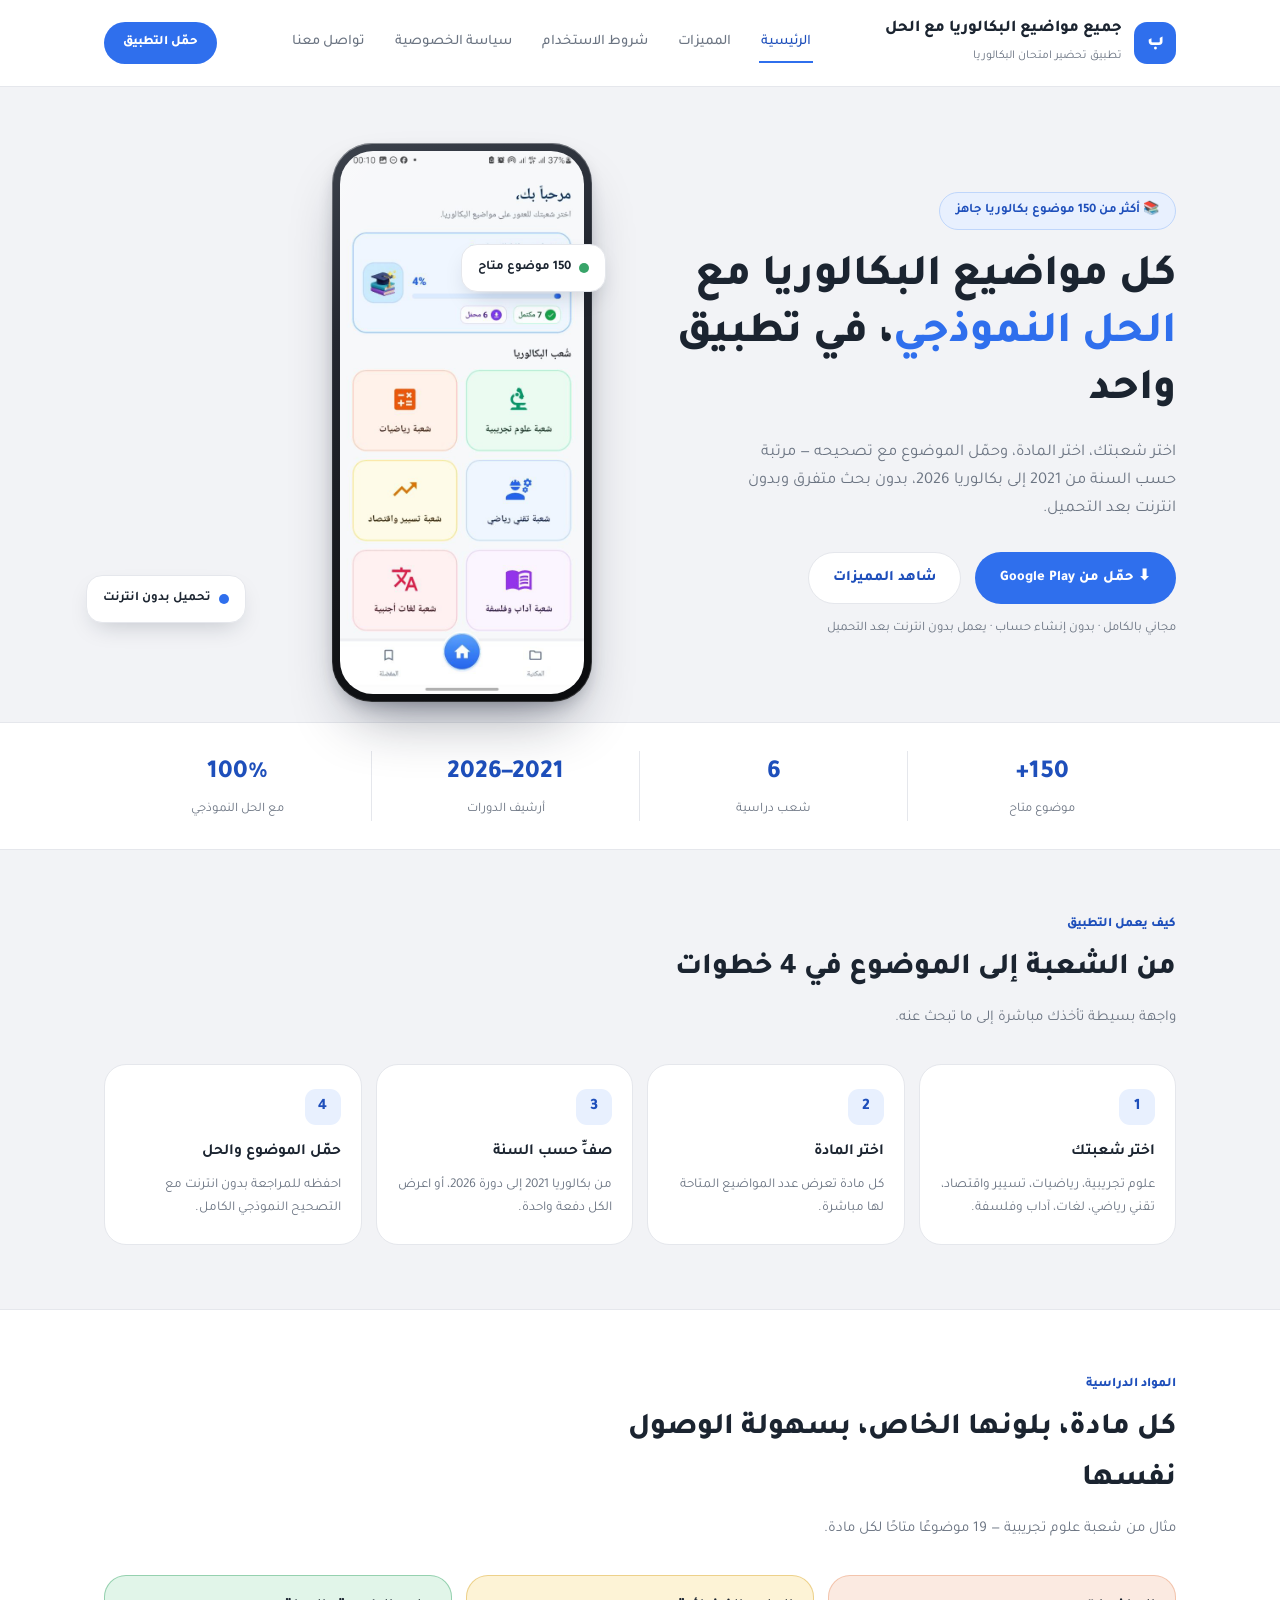
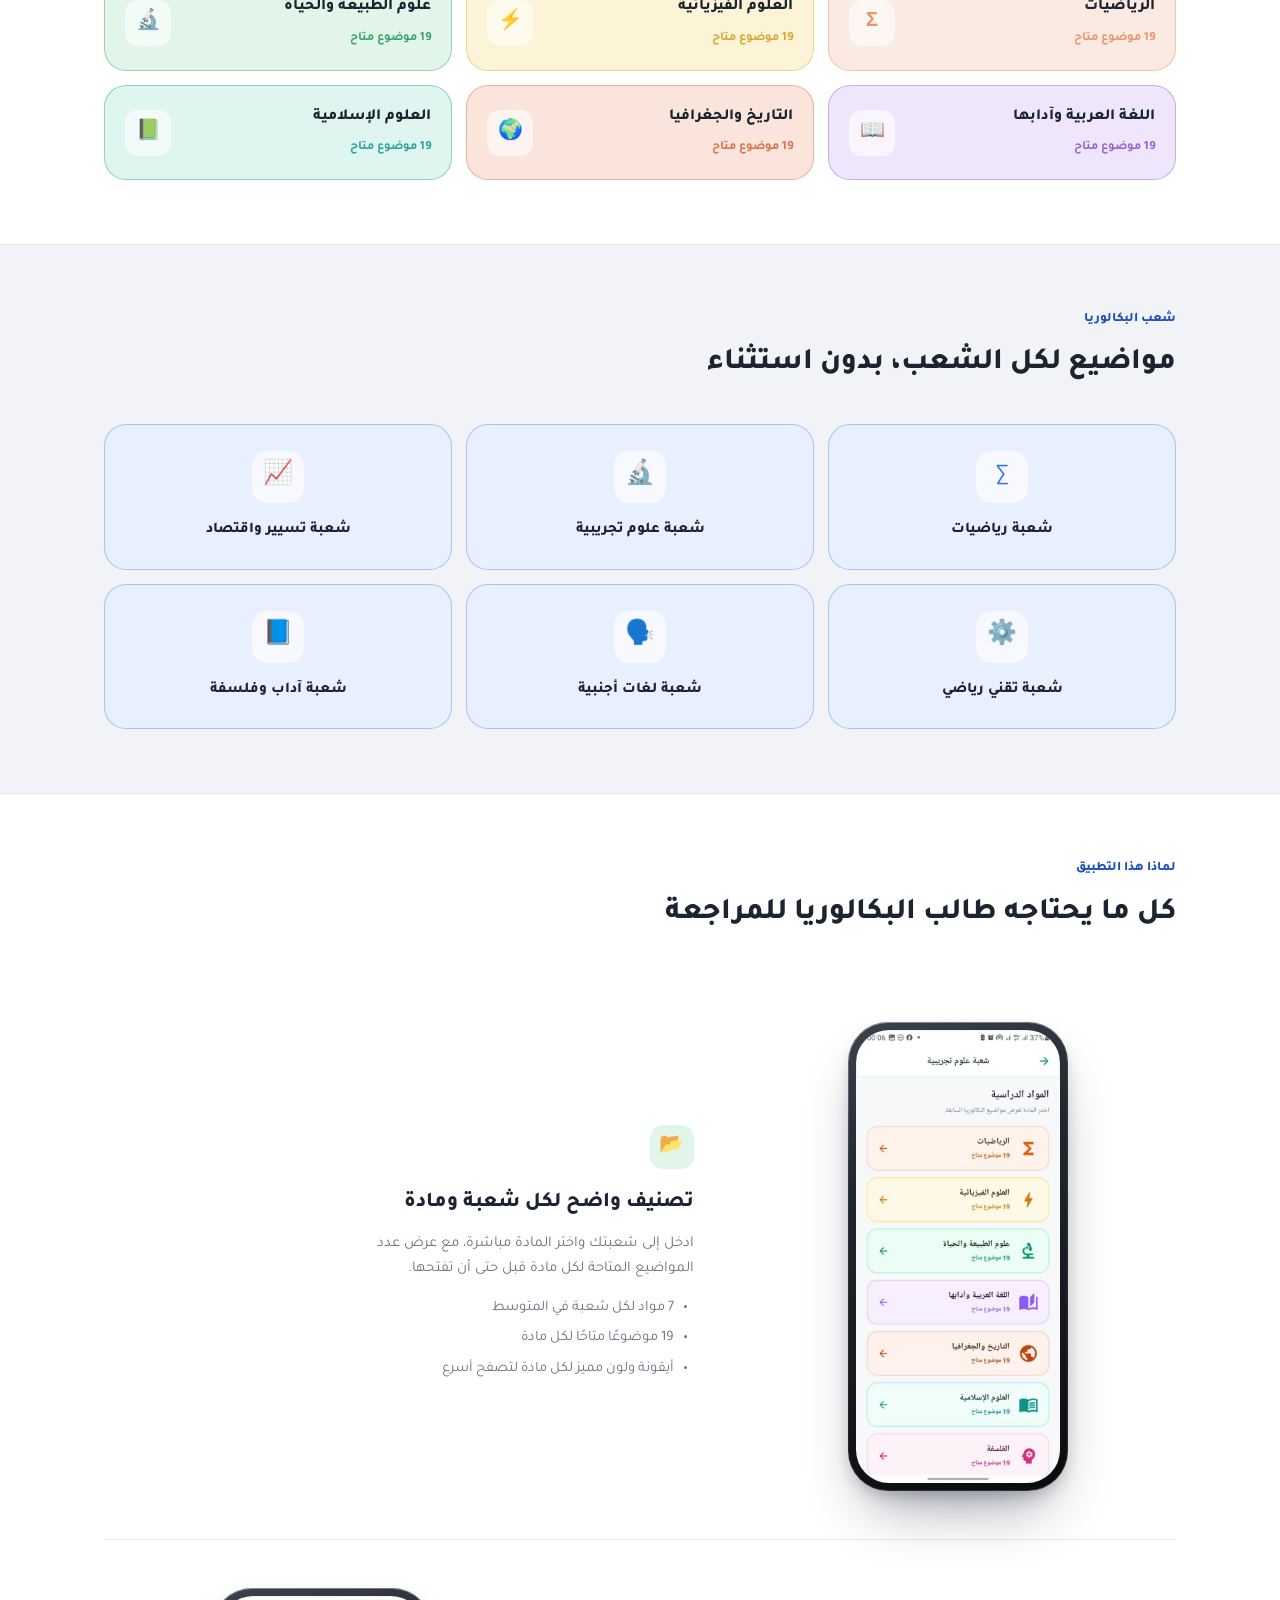
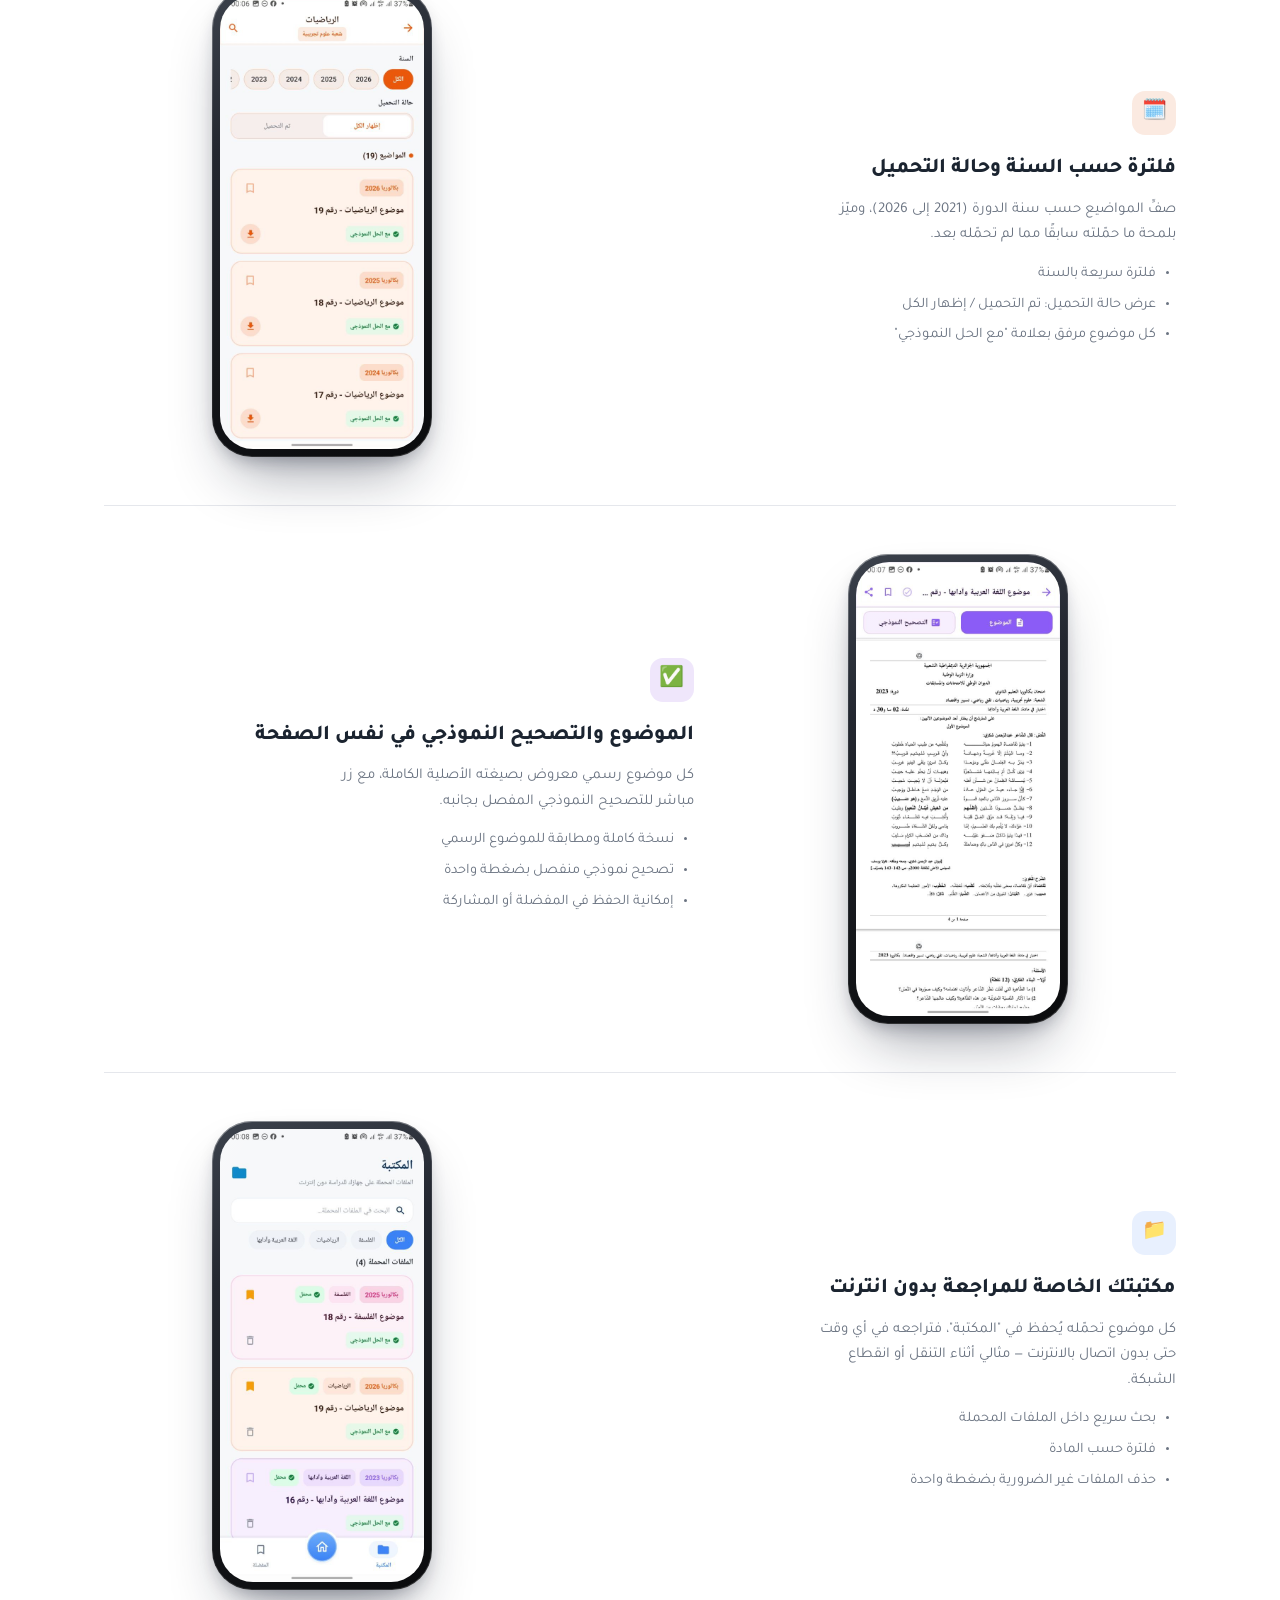
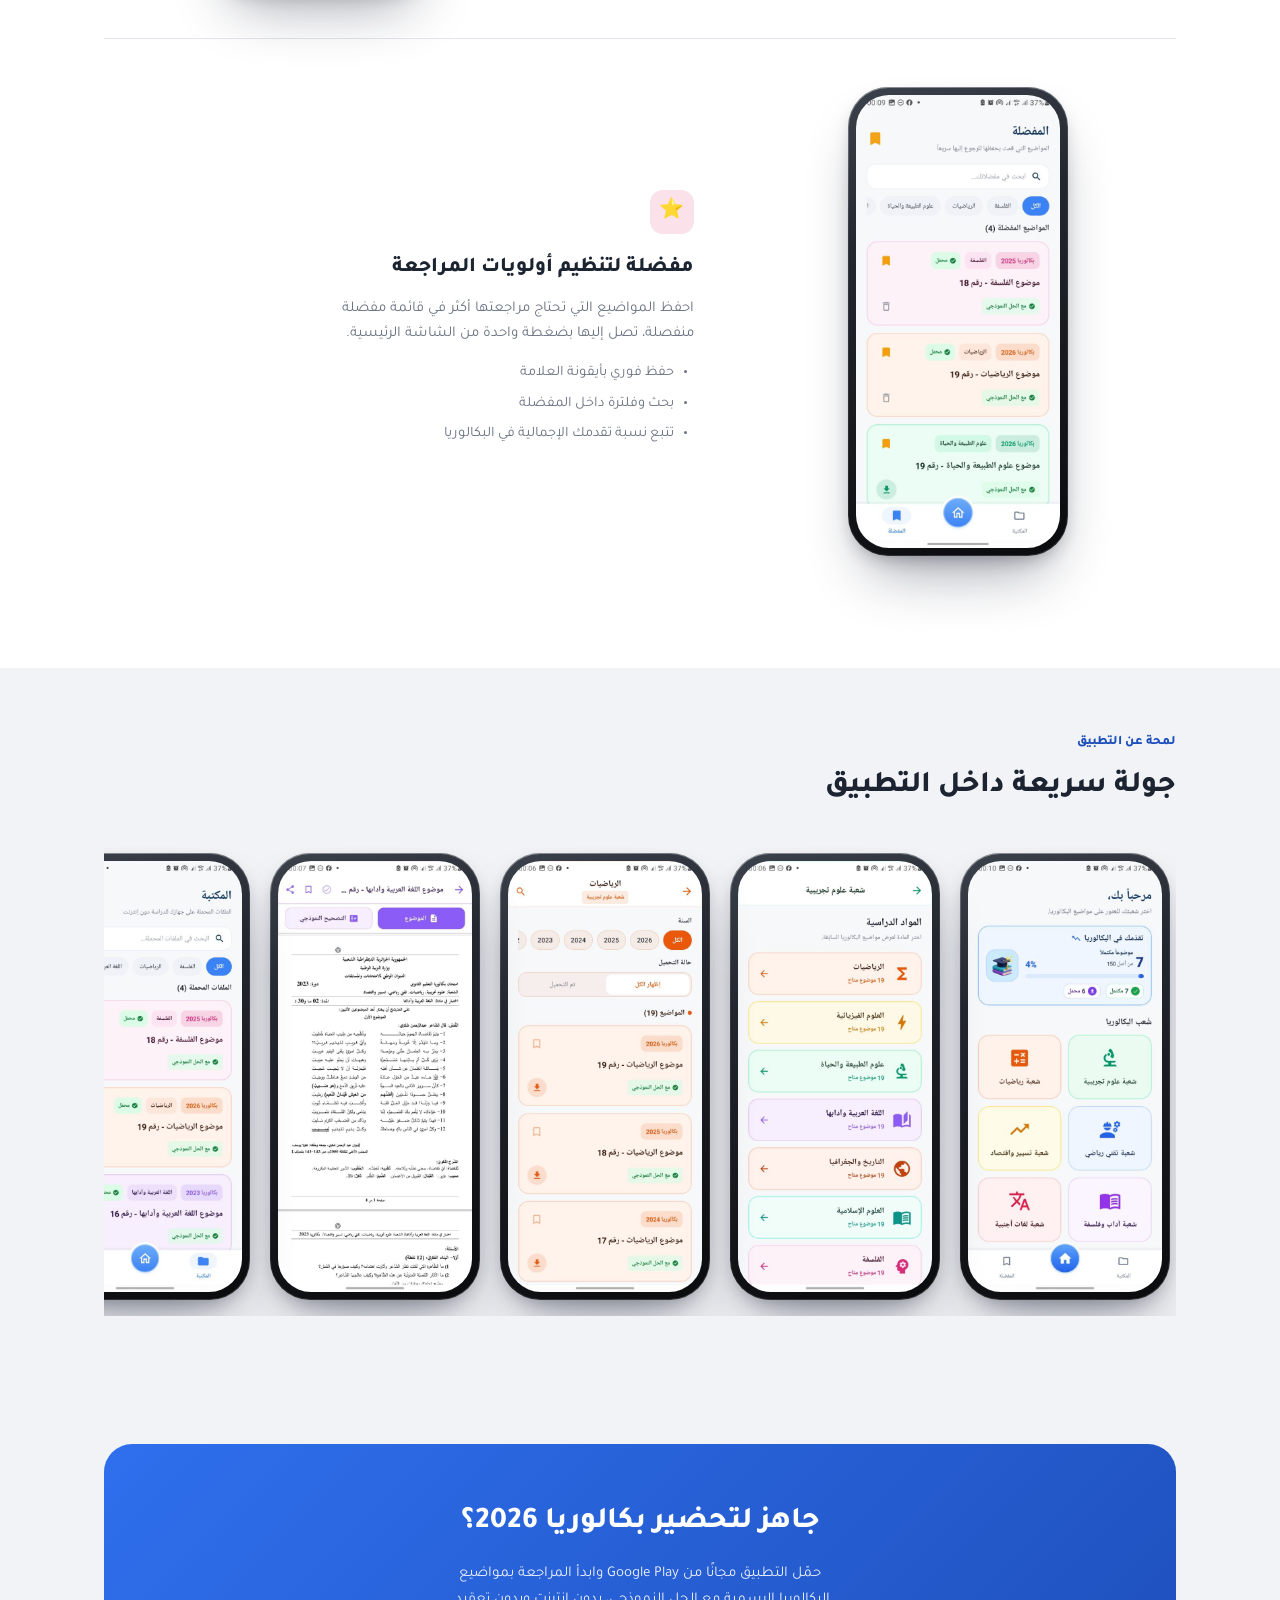
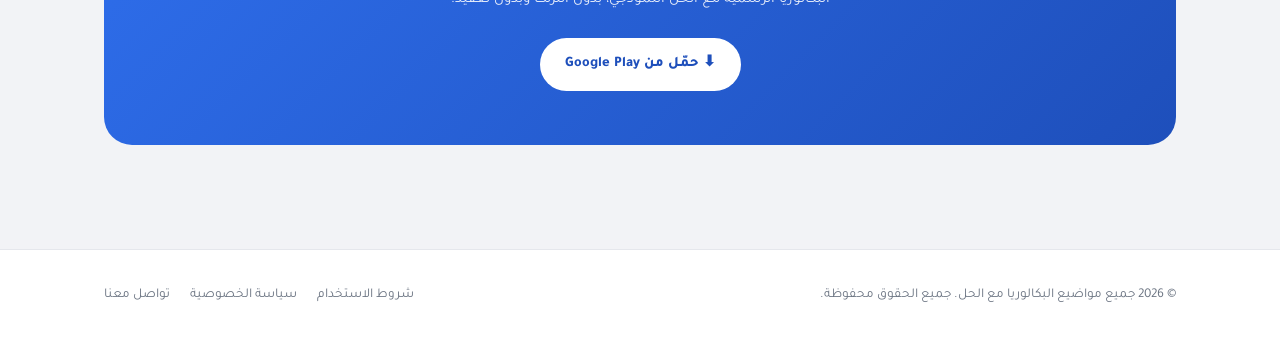
==== index.html @ d45341e1 "Add files via upload" ====
<!DOCTYPE html>
<html lang="ar" dir="rtl">
<head>
<meta charset="UTF-8">
<meta name="viewport" content="width=device-width, initial-scale=1.0">
<title>جميع مواضيع البكالوريا مع الحل | تطبيق Bac DZ</title>
<meta name="description" content="حمّل تطبيق جميع مواضيع البكالوريا مع الحل: مواضيع بكالوريا سابقة مع التصحيح النموذجي، لكل الشعب والمواد، من 2021 إلى اليوم.">
<link rel="preconnect" href="https://fonts.googleapis.com">
<link rel="stylesheet" href="style.css">
</head>
<body>

<header class="site-header">
  <div class="wrap">
    <a href="index.html" class="brand">
      <span class="brand-mark">ب</span>
      <span>
        <span class="brand-name">جميع مواضيع البكالوريا مع الحل</span><br>
        <span class="brand-sub">تطبيق تحضير امتحان البكالوريا</span>
      </span>
    </a>
    <nav class="main-nav">
      <a href="index.html" aria-current="page">الرئيسية</a>
      <a href="index.html#features">المميزات</a>
      <a href="terms.html">شروط الاستخدام</a>
      <a href="privacy.html">سياسة الخصوصية</a>
      <a href="contact.html">تواصل معنا</a>
    </nav>
    <a href="#download" class="btn btn-primary btn-sm">حمّل التطبيق</a>
  </div>
</header>

<main>

  <!-- HERO -->
  <section class="hero">
    <div class="wrap hero-grid">
      <div>
        <span class="eyebrow-pill">📚 أكثر من 150 موضوع بكالوريا جاهز</span>
        <h1>كل مواضيع البكالوريا مع <span>الحل النموذجي</span>، في تطبيق واحد</h1>
        <p class="lead">
          اختر شعبتك، اختر المادة، وحمّل الموضوع مع تصحيحه — مرتبة حسب السنة من 2021 إلى بكالوريا 2026،
          بدون بحث متفرق وبدون انترنت بعد التحميل.
        </p>
        <div class="cta-row">
          <a href="#download" class="btn btn-primary">⬇ حمّل من Google Play</a>
          <a href="#features" class="btn btn-ghost">شاهد المميزات</a>
        </div>
        <p class="cta-note">مجاني بالكامل · بدون إنشاء حساب · يعمل بدون انترنت بعد التحميل</p>
      </div>

      <div class="phone-wrap">
        <div class="phone">
          <div class="screen"><img src="[data-uri]" alt="الشاشة الرئيسية لتطبيق جميع مواضيع البكالوريا مع الحل"></div>
        </div>
        <div class="floaty floaty-1"><span class="dot" style="background:var(--c-green)"></span> 150 موضوع متاح</div>
        <div class="floaty floaty-2"><span class="dot" style="background:var(--blue)"></span> تحميل بدون انترنت</div>
      </div>
    </div>
  </section>

  <!-- STATS -->
  <section class="stats">
    <div class="wrap">
      <div class="stat"><div class="num">150+</div><div class="label">موضوع متاح</div></div>
      <div class="stat"><div class="num">6</div><div class="label">شعب دراسية</div></div>
      <div class="stat"><div class="num">2021–2026</div><div class="label">أرشيف الدورات</div></div>
      <div class="stat"><div class="num">100%</div><div class="label">مع الحل النموذجي</div></div>
    </div>
  </section>

  <!-- HOW IT WORKS -->
  <section class="section">
    <div class="wrap">
      <div class="section-head">
        <span class="k">كيف يعمل التطبيق</span>
        <h2>من الشعبة إلى الموضوع في 4 خطوات</h2>
        <p>واجهة بسيطة تأخذك مباشرة إلى ما تبحث عنه.</p>
      </div>

      <div class="steps">
        <div class="step">
          <div class="idx">1</div>
          <h3>اختر شعبتك</h3>
          <p>علوم تجريبية، رياضيات، تسيير واقتصاد، تقني رياضي، لغات، آداب وفلسفة.</p>
        </div>
        <div class="step">
          <div class="idx">2</div>
          <h3>اختر المادة</h3>
          <p>كل مادة تعرض عدد المواضيع المتاحة لها مباشرة.</p>
        </div>
        <div class="step">
          <div class="idx">3</div>
          <h3>صفِّ حسب السنة</h3>
          <p>من بكالوريا 2021 إلى دورة 2026، أو اعرض الكل دفعة واحدة.</p>
        </div>
        <div class="step">
          <div class="idx">4</div>
          <h3>حمّل الموضوع والحل</h3>
          <p>احفظه للمراجعة بدون انترنت مع التصحيح النموذجي الكامل.</p>
        </div>
      </div>
    </div>
  </section>

  <!-- SUBJECTS SHOWCASE — مطابق تماما لبطاقات المواد في التطبيق -->
  <section class="section" style="background:var(--paper);border-top:1px solid var(--line);border-bottom:1px solid var(--line);">
    <div class="wrap">
      <div class="section-head">
        <span class="k">المواد الدراسية</span>
        <h2>كل مادة، بلونها الخاص، بسهولة الوصول نفسها</h2>
        <p>مثال من شعبة علوم تجريبية — 19 موضوعًا متاحًا لكل مادة.</p>
      </div>

      <div class="subject-grid">
        <div class="subject-card" style="--tone:var(--c-orange);--tone-bg:var(--c-orange-bg)">
          <div class="txt"><h3>الرياضيات</h3><span>19 موضوع متاح</span></div>
          <div class="icon">Σ</div>
        </div>
        <div class="subject-card" style="--tone:var(--c-yellow);--tone-bg:var(--c-yellow-bg)">
          <div class="txt"><h3>العلوم الفيزيائية</h3><span>19 موضوع متاح</span></div>
          <div class="icon">⚡</div>
        </div>
        <div class="subject-card" style="--tone:var(--c-green);--tone-bg:var(--c-green-bg)">
          <div class="txt"><h3>علوم الطبيعة والحياة</h3><span>19 موضوع متاح</span></div>
          <div class="icon">🔬</div>
        </div>
        <div class="subject-card" style="--tone:var(--c-purple);--tone-bg:var(--c-purple-bg)">
          <div class="txt"><h3>اللغة العربية وآدابها</h3><span>19 موضوع متاح</span></div>
          <div class="icon">📖</div>
        </div>
        <div class="subject-card" style="--tone:var(--c-coral);--tone-bg:var(--c-coral-bg)">
          <div class="txt"><h3>التاريخ والجغرافيا</h3><span>19 موضوع متاح</span></div>
          <div class="icon">🌍</div>
        </div>
        <div class="subject-card" style="--tone:var(--c-teal);--tone-bg:var(--c-teal-bg)">
          <div class="txt"><h3>العلوم الإسلامية</h3><span>19 موضوع متاح</span></div>
          <div class="icon">📗</div>
        </div>
      </div>
    </div>
  </section>

  <!-- TRACKS -->
  <section class="section" id="filieres">
    <div class="wrap">
      <div class="section-head">
        <span class="k">شعب البكالوريا</span>
        <h2>مواضيع لكل الشعب، بدون استثناء</h2>
      </div>
      <div class="track-grid">
        <div class="track-card"><div class="icon">∑</div><h3>شعبة رياضيات</h3></div>
        <div class="track-card"><div class="icon">🔬</div><h3>شعبة علوم تجريبية</h3></div>
        <div class="track-card"><div class="icon">📈</div><h3>شعبة تسيير واقتصاد</h3></div>
        <div class="track-card"><div class="icon">⚙️</div><h3>شعبة تقني رياضي</h3></div>
        <div class="track-card"><div class="icon">🗣️</div><h3>شعبة لغات أجنبية</h3></div>
        <div class="track-card"><div class="icon">📘</div><h3>شعبة آداب وفلسفة</h3></div>
      </div>
    </div>
  </section>

  <!-- FEATURES with real screenshots -->
  <section class="section" id="features" style="background:var(--paper);border-top:1px solid var(--line);">
    <div class="wrap">
      <div class="section-head">
        <span class="k">لماذا هذا التطبيق</span>
        <h2>كل ما يحتاجه طالب البكالوريا للمراجعة</h2>
      </div>

      <div class="feature-row">
        <div class="feature-shot">
          <div class="phone">
            <div class="screen"><img src="[data-uri]" alt="قائمة المواد الدراسية لشعبة علوم تجريبية"></div>
          </div>
        </div>
        <div class="feature-text">
          <span class="feature-badge" style="background:var(--c-green-bg);color:var(--c-green);">📂</span>
          <h3>تصنيف واضح لكل شعبة ومادة</h3>
          <p>ادخل إلى شعبتك واختر المادة مباشرة، مع عرض عدد المواضيع المتاحة لكل مادة قبل حتى أن تفتحها.</p>
          <ul>
            <li>7 مواد لكل شعبة في المتوسط</li>
            <li>19 موضوعًا متاحًا لكل مادة</li>
            <li>أيقونة ولون مميز لكل مادة لتصفح أسرع</li>
          </ul>
        </div>
      </div>

      <div class="feature-row reverse">
        <div class="feature-shot">
          <div class="phone">
            <div class="screen"><img src="[data-uri]" alt="قائمة مواضيع الرياضيات مصنفة حسب السنة"></div>
          </div>
        </div>
        <div class="feature-text">
          <span class="feature-badge" style="background:var(--c-orange-bg);color:var(--c-orange);">🗓️</span>
          <h3>فلترة حسب السنة وحالة التحميل</h3>
          <p>صفِّ المواضيع حسب سنة الدورة (2021 إلى 2026)، وميّز بلمحة ما حمّلته سابقًا مما لم تحمّله بعد.</p>
          <ul>
            <li>فلترة سريعة بالسنة</li>
            <li>عرض حالة التحميل: تم التحميل / إظهار الكل</li>
            <li>كل موضوع مرفق بعلامة "مع الحل النموذجي"</li>
          </ul>
        </div>
      </div>

      <div class="feature-row">
        <div class="feature-shot">
          <div class="phone">
            <div class="screen"><img src="[data-uri]" alt="صفحة موضوع مع زر التصحيح النموذجي وزر الموضوع"></div>
          </div>
        </div>
        <div class="feature-text">
          <span class="feature-badge" style="background:var(--c-purple-bg);color:var(--c-purple);">✅</span>
          <h3>الموضوع والتصحيح النموذجي في نفس الصفحة</h3>
          <p>كل موضوع رسمي معروض بصيغته الأصلية الكاملة، مع زر مباشر للتصحيح النموذجي المفصل بجانبه.</p>
          <ul>
            <li>نسخة كاملة ومطابقة للموضوع الرسمي</li>
            <li>تصحيح نموذجي منفصل بضغطة واحدة</li>
            <li>إمكانية الحفظ في المفضلة أو المشاركة</li>
          </ul>
        </div>
      </div>

      <div class="feature-row reverse">
        <div class="feature-shot">
          <div class="phone">
            <div class="screen"><img src="[data-uri]" alt="شاشة المكتبة تعرض الملفات المحملة للدراسة بدون انترنت"></div>
          </div>
        </div>
        <div class="feature-text">
          <span class="feature-badge" style="background:var(--blue-tint);color:var(--blue);">📁</span>
          <h3>مكتبتك الخاصة للمراجعة بدون انترنت</h3>
          <p>كل موضوع تحمّله يُحفظ في "المكتبة"، فتراجعه في أي وقت حتى بدون اتصال بالانترنت — مثالي أثناء التنقل أو انقطاع الشبكة.</p>
          <ul>
            <li>بحث سريع داخل الملفات المحملة</li>
            <li>فلترة حسب المادة</li>
            <li>حذف الملفات غير الضرورية بضغطة واحدة</li>
          </ul>
        </div>
      </div>

      <div class="feature-row">
        <div class="feature-shot">
          <div class="phone">
            <div class="screen"><img src="[data-uri]" alt="شاشة المفضلة تعرض المواضيع المحفوظة للرجوع إليها"></div>
          </div>
        </div>
        <div class="feature-text">
          <span class="feature-badge" style="background:var(--c-pink-bg);color:var(--c-pink);">⭐</span>
          <h3>مفضلة لتنظيم أولويات المراجعة</h3>
          <p>احفظ المواضيع التي تحتاج مراجعتها أكثر في قائمة مفضلة منفصلة، تصل إليها بضغطة واحدة من الشاشة الرئيسية.</p>
          <ul>
            <li>حفظ فوري بأيقونة العلامة</li>
            <li>بحث وفلترة داخل المفضلة</li>
            <li>تتبع نسبة تقدمك الإجمالية في البكالوريا</li>
          </ul>
        </div>
      </div>

    </div>
  </section>

  <!-- GALLERY -->
  <section class="section">
    <div class="wrap">
      <div class="section-head">
        <span class="k">لمحة عن التطبيق</span>
        <h2>جولة سريعة داخل التطبيق</h2>
      </div>
      <div class="gallery">
        <div class="phone"><div class="screen"><img src="[data-uri]" alt="الشاشة الرئيسية"></div></div>
        <div class="phone"><div class="screen"><img src="[data-uri]" alt="قائمة المواد"></div></div>
        <div class="phone"><div class="screen"><img src="[data-uri]" alt="قائمة المواضيع"></div></div>
        <div class="phone"><div class="screen"><img src="[data-uri]" alt="صفحة الموضوع"></div></div>
        <div class="phone"><div class="screen"><img src="[data-uri]" alt="المكتبة"></div></div>
        <div class="phone"><div class="screen"><img src="[data-uri]" alt="المفضلة"></div></div>
      </div>
    </div>
  </section>

  <!-- DOWNLOAD CTA -->
  <section class="section" id="download">
    <div class="wrap">
      <div class="cta-block">
        <h2>جاهز لتحضير بكالوريا 2026؟</h2>
        <p>حمّل التطبيق مجانًا من Google Play وابدأ المراجعة بمواضيع البكالوريا الرسمية مع الحل النموذجي، بدون انترنت وبدون تعقيد.</p>
        <a href="#" class="btn btn-primary">⬇ حمّل من Google Play</a>
        <!-- عوّض # برابط صفحة التطبيق على متجر Google Play -->
      </div>
    </div>
  </section>

</main>

<footer class="site-footer">
  <div class="wrap">
    <span>© 2026 جميع مواضيع البكالوريا مع الحل. جميع الحقوق محفوظة.</span>
    <nav>
      <a href="terms.html">شروط الاستخدام</a>
      <a href="privacy.html">سياسة الخصوصية</a>
      <a href="contact.html">تواصل معنا</a>
    </nav>
  </div>
</footer>

</body>
</html>
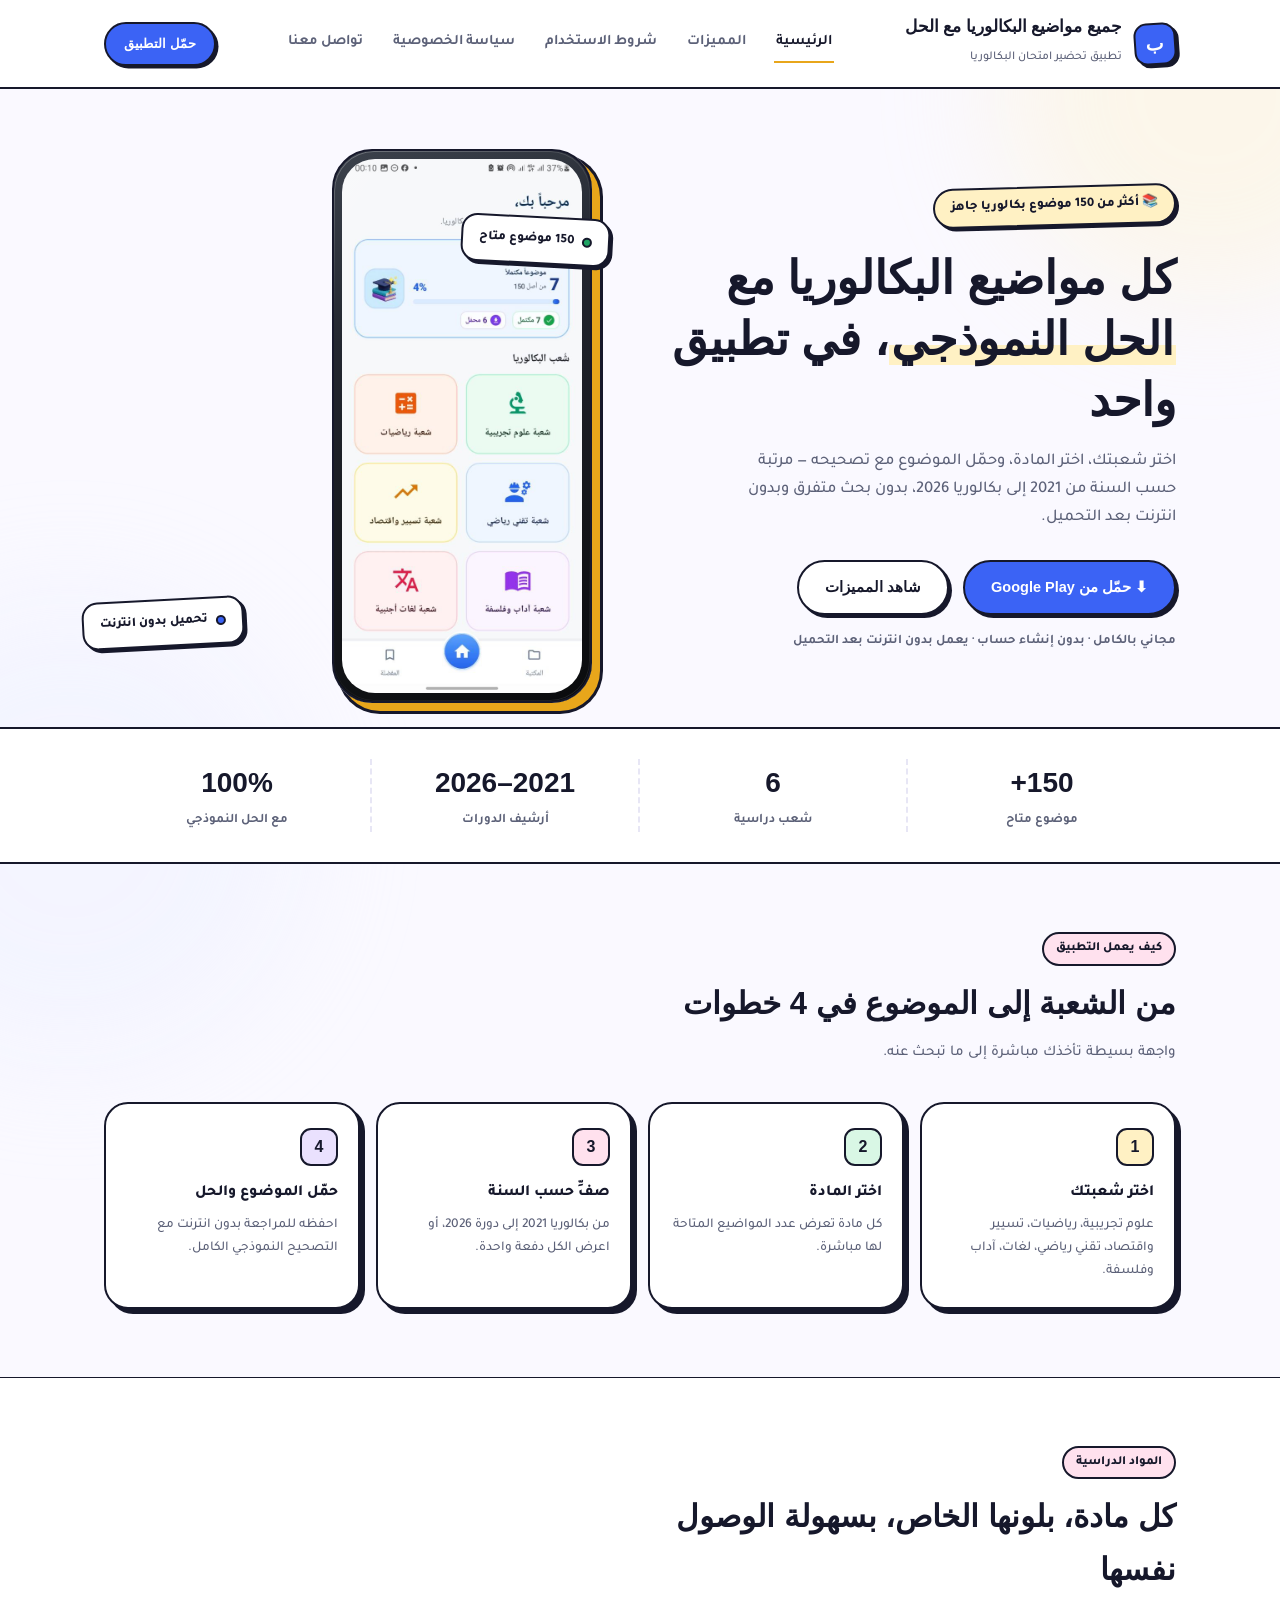
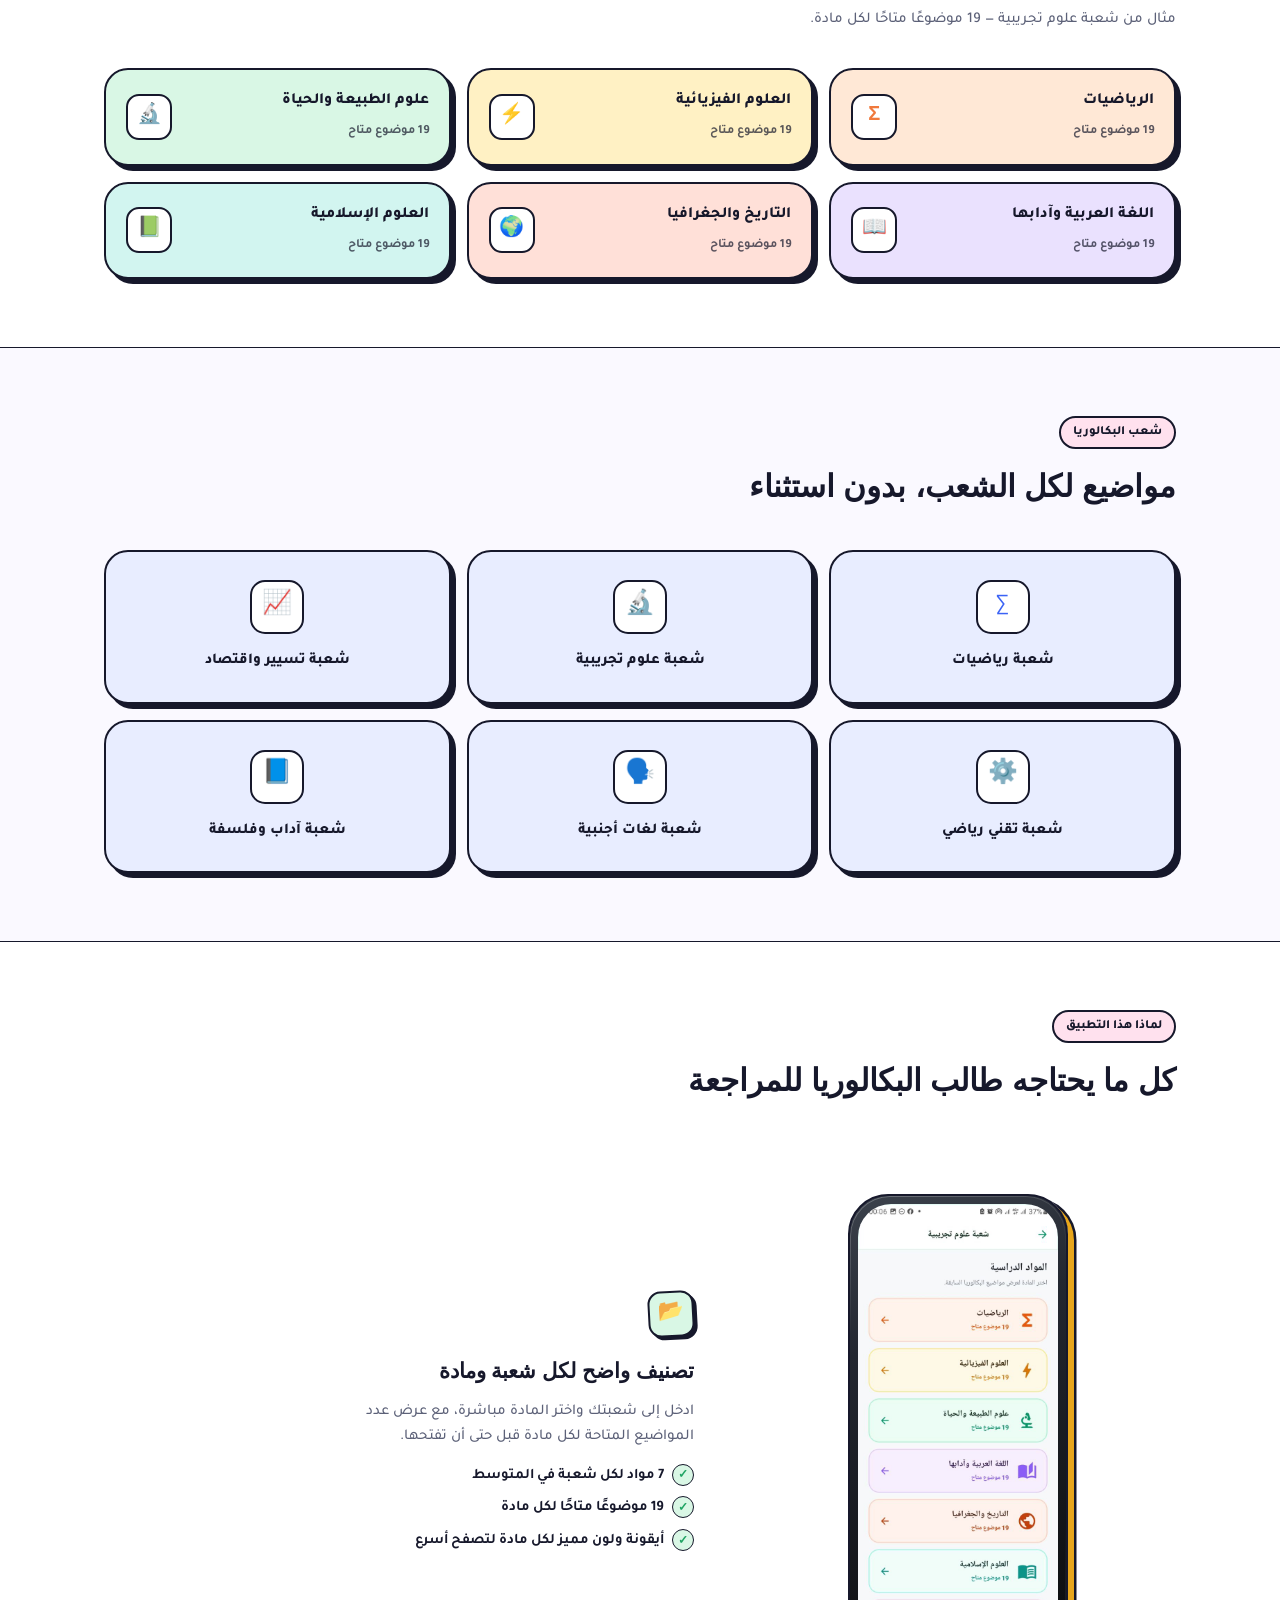
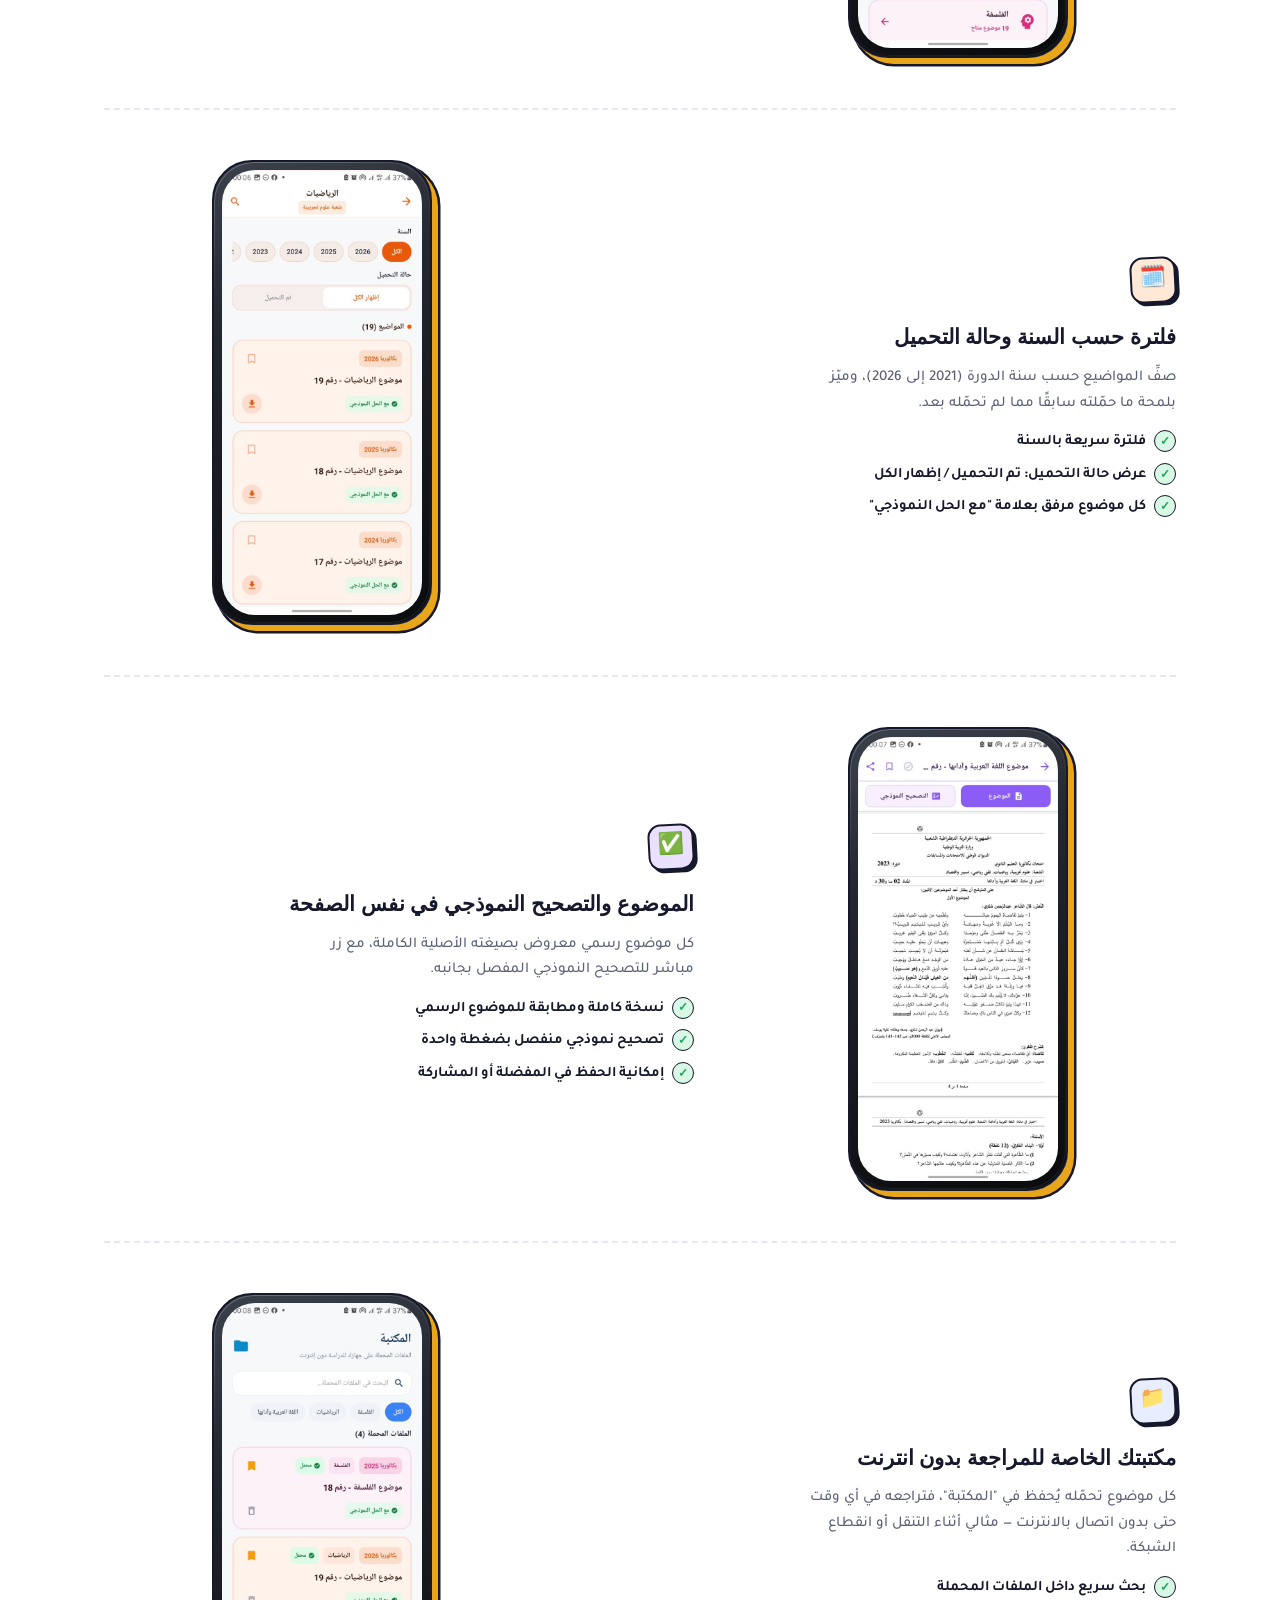
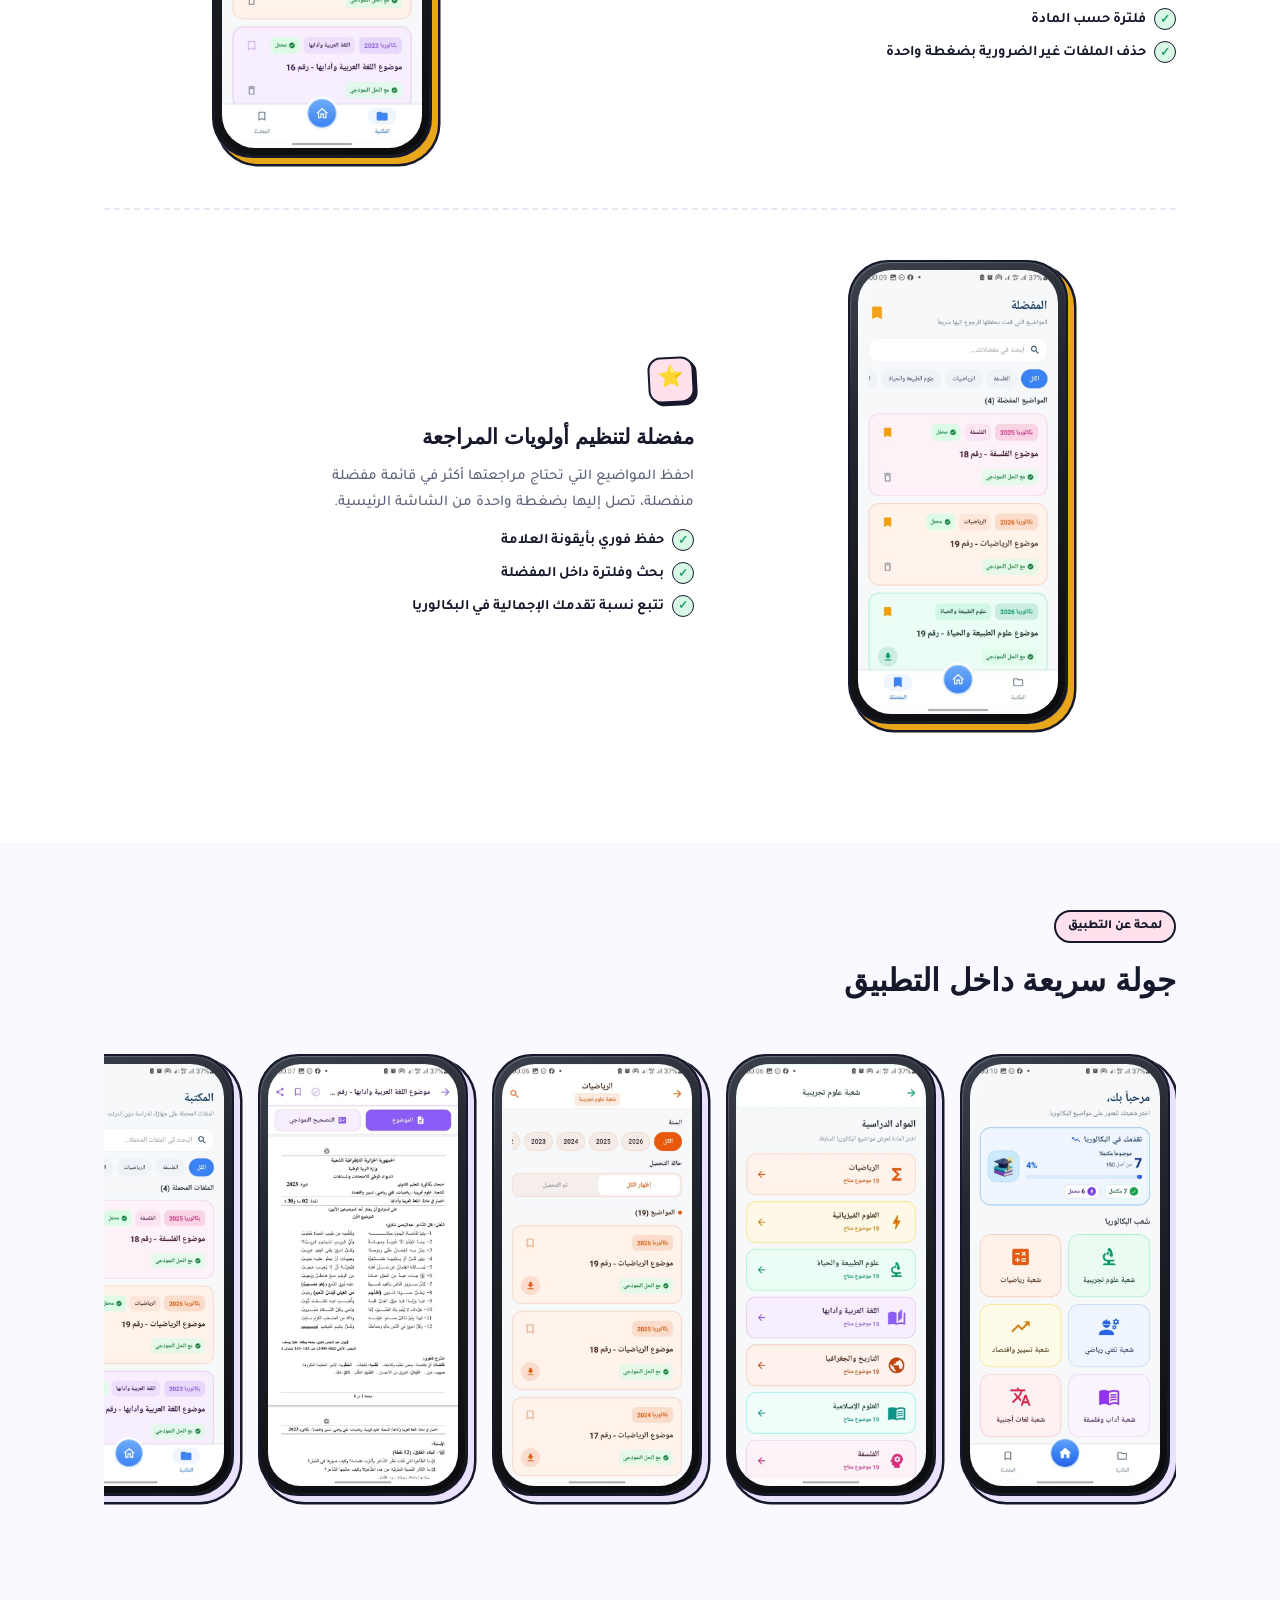
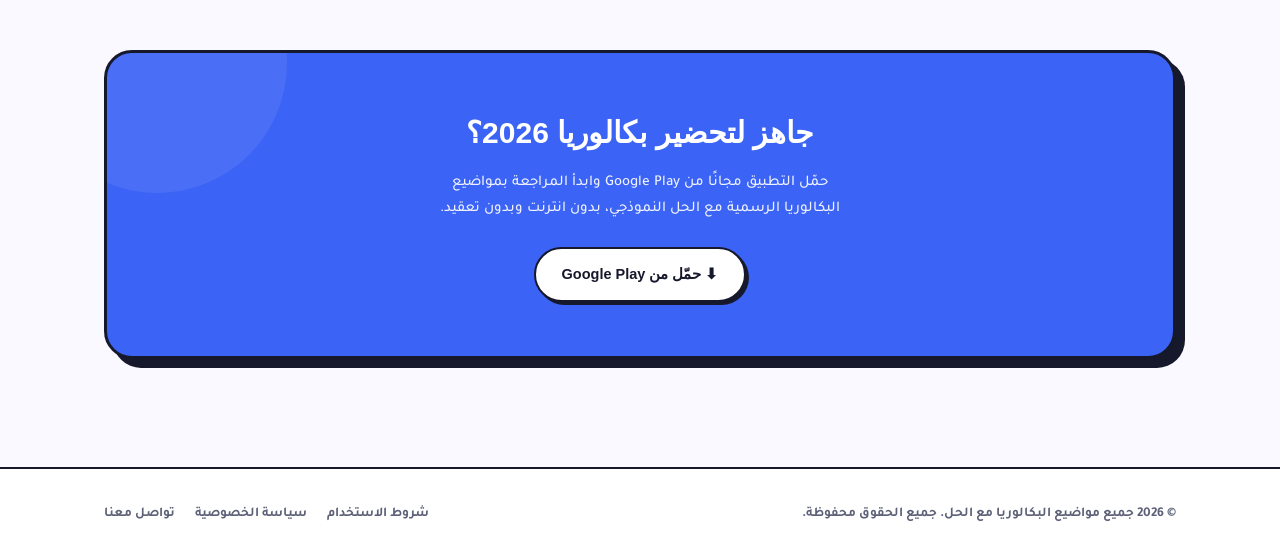
==== commit c2cd2cfa: "Add files via upload" ====
--- a/index.html
+++ b/index.html
@@ -26,7 +26,7 @@
       <a href="privacy.html">سياسة الخصوصية</a>
       <a href="contact.html">تواصل معنا</a>
     </nav>
-    <a href="#download" class="btn btn-primary btn-sm">حمّل التطبيق</a>
+    <a href="https://play.google.com/store/apps/details?id=com.quittracker.smoker&hl=en" class="btn btn-primary btn-sm">حمّل التطبيق</a>
   </div>
 </header>
 
@@ -43,7 +43,7 @@
           بدون بحث متفرق وبدون انترنت بعد التحميل.
         </p>
         <div class="cta-row">
-          <a href="#download" class="btn btn-primary">⬇ حمّل من Google Play</a>
+          <a href="https://play.google.com/store/apps/details?id=com.quittracker.smoker&hl=en" class="btn btn-primary">⬇ حمّل من Google Play</a>
           <a href="#features" class="btn btn-ghost">شاهد المميزات</a>
         </div>
         <p class="cta-note">مجاني بالكامل · بدون إنشاء حساب · يعمل بدون انترنت بعد التحميل</p>
@@ -284,7 +284,7 @@
       <div class="cta-block">
         <h2>جاهز لتحضير بكالوريا 2026؟</h2>
         <p>حمّل التطبيق مجانًا من Google Play وابدأ المراجعة بمواضيع البكالوريا الرسمية مع الحل النموذجي، بدون انترنت وبدون تعقيد.</p>
-        <a href="#" class="btn btn-primary">⬇ حمّل من Google Play</a>
+        <a href="https://play.google.com/store/apps/details?id=com.quittracker.smoker&hl=en" class="btn btn-primary">⬇ حمّل من Google Play</a>
         <!-- عوّض # برابط صفحة التطبيق على متجر Google Play -->
       </div>
     </div>
--- a/style.css
+++ b/style.css
@@ -1,31 +1,33 @@
 /* ===========================================================
-   جميع مواضيع البكالوريا مع الحل — هوية مطابقة لتطبيق الموبايل
-   بطاقات باستيل دائرية، خلفية رمادية فاتحة، أزرق أساسي
+   جميع مواضيع البكالوريا مع الحل — هوية جديدة: حيوية وملوّنة (Bold/Playful)
+   بطاقات ستيكر بحدود سميكة وظل مُزاح، ألوان صريحة، عناوين ثقيلة
    =========================================================== */
 
 @import url('https://fonts.googleapis.com/css2?family=Tajawal:wght@400;500;700;800;900&display=swap');
 
 :root{
-  --bg: #F2F3F6;
+  --bg: #FAF9FF;
   --paper: #FFFFFF;
-  --ink: #1B2430;
-  --ink-soft: #6B7482;
-  --blue: #2F6FED;
-  --blue-dark: #1E4FBB;
-  --blue-tint: #E8F0FE;
-  --blue-line: #BFD6FB;
-
-  /* subject palette — مطابقة لألوان بطاقات المواد في التطبيق */
-  --c-orange: #E8956B;   --c-orange-bg:#FBEAE1;
-  --c-yellow: #D9A62E;   --c-yellow-bg:#FDF3D6;
-  --c-green:  #38A469;   --c-green-bg: #E1F5E9;
-  --c-purple: #9265D4;   --c-purple-bg:#EFE6FB;
-  --c-coral:  #D9704F;   --c-coral-bg: #FBE4DC;
-  --c-teal:   #2CA394;   --c-teal-bg:  #DEF5F0;
-  --c-pink:   #D5588C;   --c-pink-bg:  #FBE1EA;
-
-  --line: #E5E7EC;
-  --radius-lg: 22px;
+  --ink: #16182B;
+  --ink-soft: #5C6178;
+
+  --blue: #3B63F5;
+  --blue-dark: #2445C4;
+  --blue-tint: #E8EDFF;
+
+  --c-orange: #F0793C;  --c-orange-bg:#FFE8D6;
+  --c-yellow: #E8A61B;  --c-yellow-bg:#FFF1C4;
+  --c-green:  #1FA463;  --c-green-bg: #D9F7E5;
+  --c-purple: #7B4FE0;  --c-purple-bg:#EAE1FE;
+  --c-coral:  #E4573F;  --c-coral-bg: #FFE0D8;
+  --c-teal:   #17A398;  --c-teal-bg:  #D2F5F0;
+  --c-pink:   #E24E8C;  --c-pink-bg:  #FFE1EE;
+
+  --line: #16182B;         /* الحدود السميكة تستعمل لون الحبر نفسه */
+  --line-soft: #E7E6F5;
+  --shadow-pop: 5px 5px 0 var(--ink);
+  --shadow-pop-sm: 3px 3px 0 var(--ink);
+  --radius-lg: 24px;
   --radius-md: 16px;
   --max: 1120px;
 }
@@ -41,6 +43,28 @@
   direction: rtl;
   line-height: 1.7;
   -webkit-font-smoothing: antialiased;
+  position: relative;
+  overflow-x: hidden;
+}
+
+/* بقع لونية ناعمة ثابتة خلف الصفحة لإحساس حيوي بدون تشتيت */
+body::before, body::after{
+  content:"";
+  position: fixed;
+  z-index: -1;
+  border-radius: 50%;
+  filter: blur(60px);
+  opacity: .35;
+}
+body::before{
+  width: 420px; height: 420px;
+  top: -120px; right: -140px;
+  background: var(--c-yellow-bg);
+}
+body::after{
+  width: 460px; height: 460px;
+  bottom: -160px; left: -160px;
+  background: var(--blue-tint);
 }
 
 a{ color: inherit; }
@@ -50,6 +74,7 @@
   max-width: var(--max);
   margin: 0 auto;
   padding: 0 24px;
+  position: relative;
 }
 
 a:focus-visible, button:focus-visible, input:focus-visible, textarea:focus-visible{
@@ -64,7 +89,7 @@
 /* ---------- header ---------- */
 .site-header{
   background: var(--paper);
-  border-bottom: 1px solid var(--line);
+  border-bottom: 2.5px solid var(--line);
   position: sticky;
   top: 0;
   z-index: 20;
@@ -89,36 +114,28 @@
   border-radius: 13px;
   background: var(--blue);
   color: #fff;
+  border: 2.5px solid var(--line);
+  box-shadow: var(--shadow-pop-sm);
   display:flex; align-items:center; justify-content:center;
-  font-weight:800;
+  font-weight:900;
   font-size: 19px;
   flex-shrink:0;
-}
-.brand-name{
-  font-weight:800;
-  font-size: 16.5px;
-  line-height:1.25;
-}
-.brand-sub{
-  font-size: 12px;
-  color: var(--ink-soft);
-}
-
-nav.main-nav{
-  display:flex;
-  gap: 26px;
-  font-size: 14.5px;
-}
+  transform: rotate(-4deg);
+}
+.brand-name{ font-weight:900; font-size: 16.5px; line-height:1.25; }
+.brand-sub{ font-size: 12px; color: var(--ink-soft); font-weight:500; }
+
+nav.main-nav{ display:flex; gap: 26px; font-size: 14.5px; }
 nav.main-nav a{
   text-decoration:none;
   color: var(--ink-soft);
-  font-weight: 500;
+  font-weight: 700;
   padding: 6px 2px;
-  border-bottom: 2px solid transparent;
+  border-bottom: 2.5px solid transparent;
 }
 nav.main-nav a:hover, nav.main-nav a[aria-current="page"]{
-  color: var(--blue-dark);
-  border-bottom-color: var(--blue);
+  color: var(--ink);
+  border-bottom-color: var(--c-yellow);
 }
 @media (max-width: 780px){ nav.main-nav{ display:none; } }
 
@@ -126,22 +143,24 @@
   display:inline-flex;
   align-items:center;
   gap: 8px;
-  padding: 13px 24px;
+  padding: 13px 26px;
   border-radius: 999px;
-  font-weight: 800;
+  font-weight: 900;
   font-size: 14.5px;
   text-decoration:none;
-  border: 1px solid transparent;
+  border: 2.5px solid var(--line);
   cursor:pointer;
-}
+  box-shadow: var(--shadow-pop-sm);
+  transition: transform .12s ease, box-shadow .12s ease;
+}
+.btn:hover{ transform: translate(-2px,-2px); box-shadow: 6px 6px 0 var(--ink); }
+.btn:active{ transform: translate(1px,1px); box-shadow: 1px 1px 0 var(--ink); }
 .btn-primary{ background: var(--blue); color: #fff; }
-.btn-primary:hover{ background: var(--blue-dark); }
-.btn-ghost{ background: var(--paper); color: var(--blue-dark); border-color: var(--line); }
-.btn-ghost:hover{ border-color: var(--blue); }
-.btn-sm{ padding: 9px 18px; font-size: 13px; }
+.btn-ghost{ background: var(--paper); color: var(--ink); }
+.btn-sm{ padding: 9px 18px; font-size: 13px; box-shadow: 2.5px 2.5px 0 var(--ink); }
 
 /* ---------- hero ---------- */
-.hero{ padding: 56px 0 20px; }
+.hero{ padding: 60px 0 24px; }
 .hero-grid{
   display:grid;
   grid-template-columns: 1.05fr 0.95fr;
@@ -154,33 +173,40 @@
   display:inline-flex;
   align-items:center;
   gap:8px;
-  background: var(--blue-tint);
-  color: var(--blue-dark);
-  border: 1px solid var(--blue-line);
+  background: var(--c-yellow-bg);
+  color: var(--ink);
+  border: 2.5px solid var(--line);
   padding: 7px 16px;
   border-radius: 999px;
   font-size: 13px;
-  font-weight: 700;
-  margin-bottom: 20px;
+  font-weight: 800;
+  margin-bottom: 22px;
+  box-shadow: var(--shadow-pop-sm);
+  transform: rotate(-1.5deg);
 }
 .hero h1{
-  font-weight: 800;
-  font-size: clamp(30px, 4vw, 44px);
-  line-height: 1.3;
+  font-weight: 900;
+  font-size: clamp(30px, 4.2vw, 46px);
+  line-height: 1.32;
   margin: 0 0 18px;
   color: var(--ink);
 }
-.hero h1 span{ color: var(--blue); }
+.hero h1 span{
+  color: var(--ink);
+  background: linear-gradient(transparent 62%, var(--c-yellow-bg) 62%);
+  padding: 0 2px;
+}
 .hero p.lead{
   font-size: 16.5px;
+  font-weight: 500;
   color: var(--ink-soft);
   max-width: 48ch;
   margin: 0 0 28px;
 }
 .cta-row{ display:flex; gap: 14px; flex-wrap: wrap; align-items:center; }
-.cta-note{ font-size:13px; color:var(--ink-soft); margin-top:14px; }
-
-/* phone mockup — إطار أندرويد نظيف وفاخر (بدون عناصر مزيفة تكرر شريط الحالة الحقيقي في لقطة الشاشة) */
+.cta-note{ font-size:13px; font-weight:600; color:var(--ink-soft); margin-top:16px; }
+
+/* phone mockup */
 .phone{
   position: relative;
   justify-self:center;
@@ -188,13 +214,9 @@
   border-radius: 40px;
   background: linear-gradient(160deg, #3c424c 0%, #232730 30%, #15171b 70%, #0a0b0d 100%);
   padding: 8px;
-  box-shadow:
-    0 32px 60px -22px rgba(15,23,42,.45),
-    0 8px 18px -6px rgba(15,23,42,.3),
-    inset 0 0 0 1px rgba(255,255,255,.08),
-    inset 0 1px 0 rgba(255,255,255,.14);
-}
-/* لمعان علوي خفيف على حافة الإطار المعدني */
+  border: 2.5px solid var(--line);
+  box-shadow: 8px 8px 0 var(--c-yellow), 8px 8px 0 3px var(--line);
+}
 .phone::before{
   content:"";
   position:absolute;
@@ -207,81 +229,75 @@
   mask-composite: exclude;
   pointer-events:none;
 }
-.phone .screen{
-  position: relative;
-  border-radius: 33px;
-  overflow:hidden;
-  background:#000;
-}
-/* انعكاس ضوئي خفيف قطري فوق الشاشة لإحساس زجاجي فاخر */
+.phone .screen{ position: relative; border-radius: 33px; overflow:hidden; background:#000; }
 .phone .screen::after{
   content:"";
-  position:absolute;
-  inset:0;
+  position:absolute; inset:0;
   background: linear-gradient(120deg, rgba(255,255,255,.10) 0%, rgba(255,255,255,0) 18%, rgba(255,255,255,0) 82%, rgba(255,255,255,.05) 100%);
-  pointer-events:none;
-  z-index: 3;
+  pointer-events:none; z-index: 3;
 }
 .phone .screen img{ width:100%; display:block; }
 .phone-wrap{ position:relative; }
+
 .floaty{
   position:absolute;
   background: var(--paper);
-  border: 1px solid var(--line);
+  border: 2.5px solid var(--line);
   border-radius: var(--radius-md);
-  padding: 12px 16px;
+  padding: 11px 16px;
   font-size: 13px;
-  font-weight: 700;
-  box-shadow: 0 10px 24px -10px rgba(20,30,50,.25);
+  font-weight: 800;
+  box-shadow: var(--shadow-pop-sm);
   display:flex;
   align-items:center;
   gap:8px;
 }
-.floaty .dot{ width:10px;height:10px;border-radius:50%; }
-.floaty-1{ top: 18%; right: -14px; }
-.floaty-2{ bottom: 14%; left: -18px; }
+.floaty .dot{ width:10px;height:10px;border-radius:50%; border: 2px solid var(--line); }
+.floaty-1{ top: 12%; right: -18px; transform: rotate(3deg); }
+.floaty-2{ bottom: 10%; left: -22px; transform: rotate(-3deg); }
 @media (max-width: 500px){ .floaty{ display:none; } }
 
 /* ---------- stats ---------- */
-.stats{ background: var(--paper); border-top:1px solid var(--line); border-bottom:1px solid var(--line); }
+.stats{ background: var(--paper); border-top:2.5px solid var(--line); border-bottom:2.5px solid var(--line); }
 .stats .wrap{
   display:grid;
   grid-template-columns: repeat(4, 1fr);
   text-align:center;
-  padding: 28px 24px;
-}
-.stats .stat + .stat{ border-right: 1px solid var(--line); }
-.stats .num{ font-weight:800; font-size: 26px; color: var(--blue-dark); }
-.stats .label{ font-size: 13px; color: var(--ink-soft); margin-top: 4px; }
+  padding: 30px 24px;
+}
+.stats .stat{ padding: 0 8px; }
+.stats .stat + .stat{ border-right: 2px dashed var(--line-soft); }
+.stats .num{ font-weight:900; font-size: 28px; color: var(--ink); }
+.stats .label{ font-size: 13px; font-weight:600; color: var(--ink-soft); margin-top: 4px; }
 @media (max-width: 700px){
-  .stats .wrap{ grid-template-columns: repeat(2,1fr); row-gap: 20px; }
+  .stats .wrap{ grid-template-columns: repeat(2,1fr); row-gap: 22px; }
   .stats .stat:nth-child(3){ border-right:none; }
 }
 
 /* ---------- section shell ---------- */
-.section{ padding: 64px 0; }
-.section-head{ max-width: 62ch; margin-bottom: 34px; }
+.section{ padding: 68px 0; }
+.section-head{ max-width: 62ch; margin-bottom: 36px; }
 .section-head .k{
-  color: var(--blue-dark);
+  display:inline-block;
+  color: var(--ink);
+  background: var(--c-pink-bg);
+  border: 2px solid var(--line);
+  padding: 4px 12px;
+  border-radius: 999px;
   font-weight:800;
-  font-size: 13px;
-  margin-bottom: 8px;
-  display:block;
+  font-size: 12.5px;
+  margin-bottom: 12px;
 }
 .section-head h2{
-  font-weight:800;
-  font-size: clamp(22px, 2.8vw, 30px);
+  font-weight:900;
+  font-size: clamp(23px, 2.9vw, 31px);
   margin: 0 0 10px;
   color: var(--ink);
 }
-.section-head p{ color: var(--ink-soft); margin:0; font-size:15px; }
-
-/* ---------- subject pill cards (مطابقة لتصميم التطبيق) ---------- */
-.subject-grid{
-  display:grid;
-  grid-template-columns: repeat(3, 1fr);
-  gap: 14px;
-}
+.section-head p{ color: var(--ink-soft); margin:0; font-size:15px; font-weight:500; }
+
+/* ---------- subject pill cards ---------- */
+.subject-grid{ display:grid; grid-template-columns: repeat(3, 1fr); gap: 16px; }
 @media (max-width: 860px){ .subject-grid{ grid-template-columns: repeat(2,1fr); } }
 @media (max-width: 520px){ .subject-grid{ grid-template-columns: 1fr; } }
 
@@ -289,20 +305,24 @@
   --tone: var(--c-orange);
   --tone-bg: var(--c-orange-bg);
   background: var(--tone-bg);
-  border: 1.5px solid color-mix(in srgb, var(--tone) 45%, transparent);
+  border: 2.5px solid var(--line);
   border-radius: var(--radius-lg);
   padding: 18px 20px;
   display:flex;
   align-items:center;
   justify-content: space-between;
   gap: 12px;
-}
+  box-shadow: var(--shadow-pop);
+  transition: transform .15s ease, box-shadow .15s ease;
+}
+.subject-card:hover{ transform: translate(-3px,-3px); box-shadow: 8px 8px 0 var(--ink); }
 .subject-card .txt h3{ margin:0 0 4px; font-size:15.5px; font-weight:800; color:var(--ink); }
-.subject-card .txt span{ font-size: 12.5px; color: var(--tone); font-weight:700; }
+.subject-card .txt span{ font-size: 12.5px; color: var(--ink); font-weight:700; opacity:.7; }
 .subject-card .icon{
   width: 46px; height: 46px;
   border-radius: 13px;
-  background: rgba(255,255,255,.6);
+  background: var(--paper);
+  border: 2px solid var(--line);
   color: var(--tone);
   display:flex; align-items:center; justify-content:center;
   font-size: 20px;
@@ -310,12 +330,8 @@
   flex-shrink:0;
 }
 
-/* ---------- tracks grid (شعب البكالوريا) ---------- */
-.track-grid{
-  display:grid;
-  grid-template-columns: repeat(3, 1fr);
-  gap: 14px;
-}
+/* ---------- tracks grid ---------- */
+.track-grid{ display:grid; grid-template-columns: repeat(3, 1fr); gap: 16px; }
 @media (max-width: 860px){ .track-grid{ grid-template-columns: repeat(2,1fr); } }
 @media (max-width: 520px){ .track-grid{ grid-template-columns: 1fr; } }
 
@@ -324,29 +340,33 @@
   --tone-bg: var(--blue-tint);
   background: var(--tone-bg);
   border-radius: var(--radius-lg);
-  padding: 26px 20px;
+  padding: 28px 20px;
   text-align:center;
-  border: 1.5px solid color-mix(in srgb, var(--tone) 35%, transparent);
-}
+  border: 2.5px solid var(--line);
+  box-shadow: var(--shadow-pop);
+  transition: transform .15s ease, box-shadow .15s ease;
+}
+.track-card:hover{ transform: translate(-3px,-3px) rotate(-1deg); box-shadow: 8px 8px 0 var(--ink); }
 .track-card .icon{
-  width: 52px; height:52px;
+  width: 54px; height:54px;
   margin: 0 auto 14px;
   border-radius: 15px;
-  background: rgba(255,255,255,.65);
+  background: var(--paper);
+  border: 2px solid var(--line);
   color: var(--tone);
   display:flex; align-items:center; justify-content:center;
   font-size: 24px;
 }
 .track-card h3{ margin:0; font-size:15px; font-weight:800; color:var(--ink); }
 
-/* ---------- feature rows with real screenshots ---------- */
+/* ---------- feature rows ---------- */
 .feature-row{
   display:grid;
   grid-template-columns: 0.85fr 1.15fr;
   gap: 46px;
   align-items:center;
-  padding: 48px 0;
-  border-bottom: 1px solid var(--line);
+  padding: 50px 0;
+  border-bottom: 2px dashed var(--line-soft);
 }
 .feature-row:last-child{ border-bottom:none; }
 .feature-row.reverse{ grid-template-columns: 1.15fr 0.85fr; }
@@ -355,111 +375,156 @@
   .feature-row, .feature-row.reverse{ grid-template-columns: 1fr; }
   .feature-row.reverse .feature-shot{ order:0; }
 }
-
 .feature-shot{ justify-self:center; }
-.feature-shot .phone{ width: 220px; }
+.feature-shot .phone{ width: 220px; box-shadow: 6px 6px 0 var(--c-yellow), 6px 6px 0 2.5px var(--line); }
 
 .feature-badge{
   display:inline-flex;
-  width: 44px; height:44px;
+  width: 46px; height:46px;
   border-radius: 13px;
   align-items:center; justify-content:center;
-  font-size: 20px;
+  font-size: 21px;
   margin-bottom: 16px;
-}
-.feature-text h3{ font-size: 21px; font-weight:800; margin: 0 0 10px; }
-.feature-text p{ color: var(--ink-soft); font-size: 15px; max-width: 46ch; margin:0 0 14px; }
-.feature-text ul{ padding-inline-start: 20px; margin:0; color: var(--ink-soft); font-size: 14.5px; }
-.feature-text li{ margin-bottom: 6px; }
+  border: 2.5px solid var(--line);
+  box-shadow: var(--shadow-pop-sm);
+  transform: rotate(-3deg);
+}
+.feature-text h3{ font-size: 21px; font-weight:900; margin: 0 0 10px; }
+.feature-text p{ color: var(--ink-soft); font-weight:500; font-size: 15px; max-width: 46ch; margin:0 0 14px; }
+.feature-text ul{ padding-inline-start: 0; margin:0; list-style:none; }
+.feature-text li{
+  margin-bottom: 8px;
+  font-size: 14.5px;
+  font-weight: 600;
+  color: var(--ink);
+  display:flex;
+  align-items:flex-start;
+  gap: 8px;
+}
+.feature-text li::before{
+  content:"✓";
+  flex-shrink:0;
+  width: 20px; height:20px;
+  border-radius:50%;
+  background: var(--c-green-bg);
+  border: 1.5px solid var(--line);
+  color: var(--c-green);
+  font-size: 12px;
+  font-weight:900;
+  display:flex; align-items:center; justify-content:center;
+}
 
 /* ---------- steps ---------- */
-.steps{
-  display:grid;
-  grid-template-columns: repeat(4, 1fr);
-  gap: 14px;
-}
+.steps{ display:grid; grid-template-columns: repeat(4, 1fr); gap: 16px; }
 @media (max-width: 900px){ .steps{ grid-template-columns: repeat(2,1fr); } }
 @media (max-width: 520px){ .steps{ grid-template-columns: 1fr; } }
 .step{
   background: var(--paper);
-  border: 1px solid var(--line);
+  border: 2.5px solid var(--line);
   border-radius: var(--radius-lg);
   padding: 24px 20px;
-}
+  box-shadow: var(--shadow-pop);
+  transition: transform .15s ease, box-shadow .15s ease;
+}
+.step:hover{ transform: translate(-3px,-3px); box-shadow: 8px 8px 0 var(--ink); }
 .step .idx{
-  width:36px;height:36px;
+  width:38px;height:38px;
   border-radius:11px;
-  background: var(--blue-tint);
-  color: var(--blue-dark);
+  background: var(--c-yellow-bg);
+  border: 2px solid var(--line);
+  color: var(--ink);
   display:flex;align-items:center;justify-content:center;
-  font-weight:800;
+  font-weight:900;
   margin-bottom: 14px;
 }
-.step h3{ font-size: 15.5px; margin: 0 0 8px; }
-.step p{ font-size: 13.5px; color: var(--ink-soft); margin:0; }
+.step:nth-child(2) .idx{ background: var(--c-green-bg); }
+.step:nth-child(3) .idx{ background: var(--c-pink-bg); }
+.step:nth-child(4) .idx{ background: var(--c-purple-bg); }
+.step h3{ font-size: 15.5px; font-weight:800; margin: 0 0 8px; }
+.step p{ font-size: 13.5px; font-weight:500; color: var(--ink-soft); margin:0; }
 
 /* ---------- screenshot gallery ---------- */
-.gallery{
-  display:flex;
-  gap: 20px;
-  overflow-x:auto;
-  padding: 6px 6px 16px;
-  scrollbar-width: thin;
-}
-.gallery .phone{ width: 210px; flex: 0 0 auto; }
+.gallery{ display:flex; gap: 24px; overflow-x:auto; padding: 10px 6px 18px; scrollbar-width: thin; }
+.gallery .phone{ width: 210px; flex: 0 0 auto; box-shadow: 6px 6px 0 var(--c-purple-bg), 6px 6px 0 2.5px var(--line); }
 
 /* ---------- download CTA ---------- */
 .cta-block{
-  background: linear-gradient(135deg, var(--blue) 0%, var(--blue-dark) 100%);
+  position: relative;
+  background: var(--blue);
+  border: 3px solid var(--line);
   border-radius: 28px;
   padding: 54px 40px;
   text-align:center;
   color: #fff;
-}
-.cta-block h2{ font-size: clamp(22px,3vw,30px); font-weight:800; margin:0 0 12px; }
-.cta-block p{ opacity:.9; max-width:50ch; margin:0 auto 26px; font-size:15px; }
-.cta-block .btn-primary{ background:#fff; color: var(--blue-dark); }
-.cta-block .btn-primary:hover{ background:#EAF0FF; }
+  box-shadow: 9px 9px 0 var(--ink);
+  overflow: hidden;
+}
+.cta-block::before{
+  content:"";
+  position:absolute;
+  width: 260px; height:260px;
+  border-radius: 50%;
+  background: rgba(255,255,255,.08);
+  top: -120px; left: -80px;
+}
+.cta-block h2{ position:relative; font-size: clamp(22px,3vw,30px); font-weight:900; margin:0 0 12px; }
+.cta-block p{ position:relative; opacity:.92; max-width:50ch; margin:0 auto 26px; font-size:15px; font-weight:500; }
+.cta-block .btn-primary{ position:relative; background:#fff; color: var(--ink); border-color: var(--line); }
+.cta-block .btn-primary:hover{ background: var(--c-yellow-bg); }
 
 /* ---------- content pages (terms / privacy) ---------- */
 .doc{
   background: var(--paper);
-  border: 1px solid var(--line);
+  border: 2.5px solid var(--line);
   border-radius: var(--radius-lg);
   padding: 44px 40px;
+  box-shadow: var(--shadow-pop);
 }
 @media (max-width: 640px){ .doc{ padding: 28px 20px; } }
-.doc .updated{ font-size: 13px; color: var(--ink-soft); margin-bottom: 30px; padding-bottom: 20px; border-bottom: 1px solid var(--line); }
-.doc h1{ font-weight:800; font-size: clamp(24px,3.2vw,32px); color: var(--ink); margin: 0 0 8px; }
+.doc .updated{
+  display:inline-block;
+  font-size: 12.5px; font-weight:800; color: var(--ink);
+  background: var(--c-yellow-bg); border: 1.5px solid var(--line);
+  padding: 4px 12px; border-radius: 999px;
+  margin-bottom: 26px;
+}
+.doc h1{ font-weight:900; font-size: clamp(24px,3.2vw,32px); color: var(--ink); margin: 0 0 8px; }
 .doc h2{ font-size: 18px; font-weight:800; color: var(--ink); margin: 32px 0 10px; }
-.doc p, .doc li{ color: var(--ink-soft); font-size: 15px; }
+.doc p, .doc li{ color: var(--ink-soft); font-size: 15px; font-weight:500; }
 .doc ul{ padding-inline-start: 22px; }
 .doc li{ margin-bottom: 6px; }
 
 /* ---------- contact ---------- */
 .contact-grid{ display:grid; grid-template-columns: 1fr 1fr; gap: 24px; }
 @media (max-width: 760px){ .contact-grid{ grid-template-columns: 1fr; } }
-.contact-card{ background: var(--paper); border: 1px solid var(--line); border-radius: var(--radius-lg); padding: 30px; }
+.contact-card{
+  background: var(--paper);
+  border: 2.5px solid var(--line);
+  border-radius: var(--radius-lg);
+  padding: 30px;
+  box-shadow: var(--shadow-pop);
+}
 .contact-list{ list-style:none; padding:0; margin:0; }
-.contact-list li{ display:flex; gap: 12px; padding: 14px 0; border-bottom: 1px solid var(--line); font-size: 15px; }
+.contact-list li{ display:flex; gap: 12px; padding: 14px 0; border-bottom: 2px dashed var(--line-soft); font-size: 15px; font-weight:500; }
 .contact-list li:last-child{ border-bottom:none; }
-.contact-list .k{ color: var(--ink-soft); min-width: 84px; flex-shrink:0; }
-.contact-list a{ text-decoration:none; color: var(--blue-dark); font-weight:700; }
+.contact-list .k{ color: var(--ink-soft); min-width: 84px; flex-shrink:0; font-weight:700; }
+.contact-list a{ text-decoration:none; color: var(--blue-dark); font-weight:800; }
 form.contact-form{ display:flex; flex-direction:column; gap: 16px; }
-form.contact-form label{ font-size: 14px; color: var(--ink-soft); display:flex; flex-direction:column; gap: 6px; }
+form.contact-form label{ font-size: 14px; font-weight:700; color: var(--ink); display:flex; flex-direction:column; gap: 6px; }
 form.contact-form input, form.contact-form textarea{
   font-family: inherit; font-size: 15px; padding: 12px 14px;
-  border: 1px solid var(--line); border-radius: 12px; background: var(--bg); color: var(--ink); resize: vertical;
-}
+  border: 2px solid var(--line); border-radius: 12px; background: var(--bg); color: var(--ink); resize: vertical;
+}
+form.contact-form input:focus, form.contact-form textarea:focus{ background: var(--paper); }
 form.contact-form textarea{ min-height: 120px; }
-.form-note{ font-size: 12.5px; color: var(--ink-soft); }
+.form-note{ font-size: 12.5px; font-weight:600; color: var(--ink-soft); }
 
 /* ---------- footer ---------- */
-footer.site-footer{ border-top: 1px solid var(--line); background: var(--paper); margin-top: 40px; }
+footer.site-footer{ border-top: 2.5px solid var(--line); background: var(--paper); margin-top: 40px; }
 footer.site-footer .wrap{
   display:flex; justify-content: space-between; flex-wrap: wrap; gap: 20px;
-  padding: 34px 24px; font-size: 13.5px; color: var(--ink-soft);
+  padding: 34px 24px; font-size: 13.5px; font-weight:600; color: var(--ink-soft);
 }
 footer.site-footer nav{ display:flex; gap: 20px; flex-wrap: wrap; }
 footer.site-footer a{ text-decoration:none; color: var(--ink-soft); }
-footer.site-footer a:hover{ color: var(--blue-dark); }
+footer.site-footer a:hover{ color: var(--ink); }
